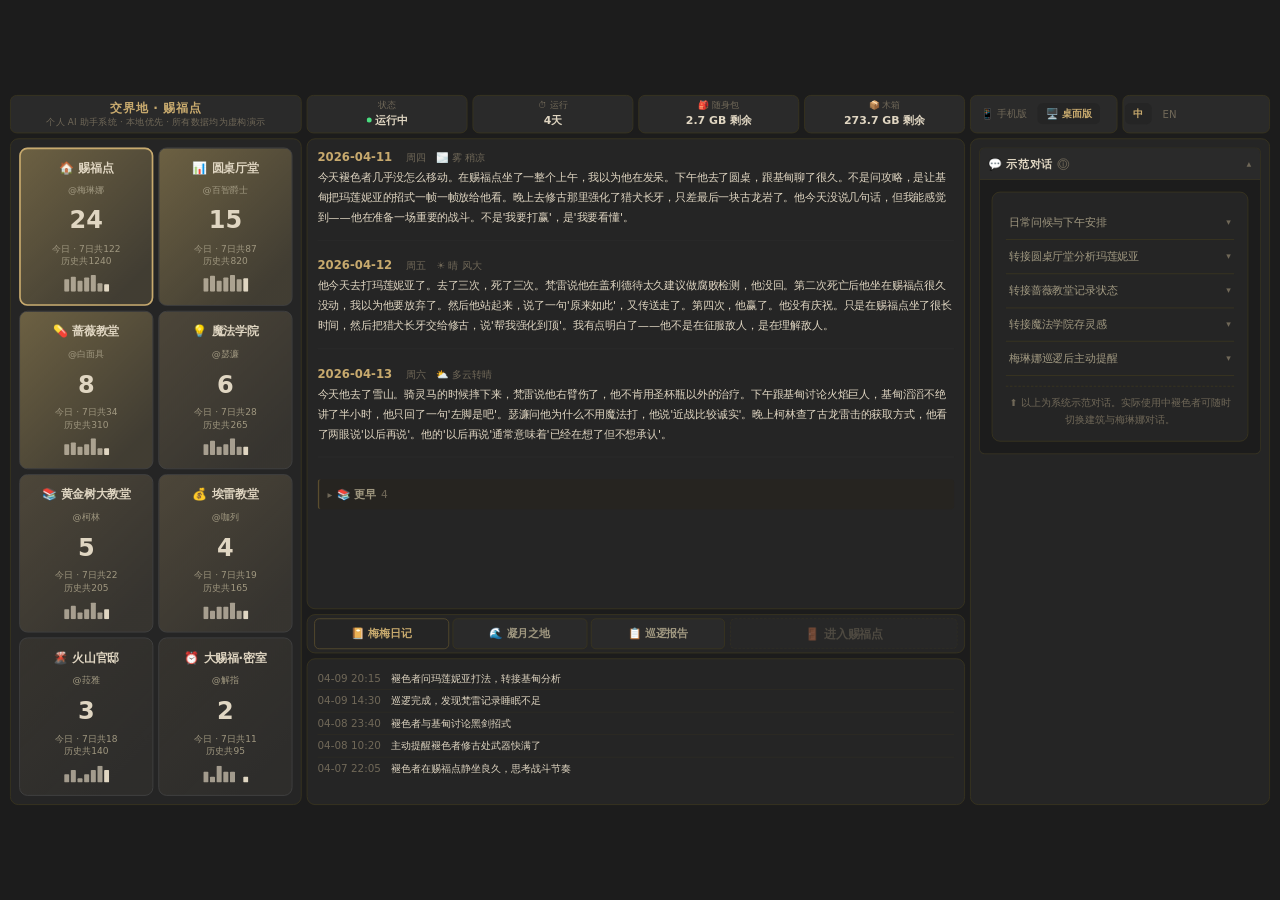
==== index.html @ c55a284a "feat(demo desktop): 同步 live dashboard 缩放架构 - #app 锁 1536×864 设计基准 + transform: scale 整页等比缩放   + html" ====
<!DOCTYPE html>
<html lang="zh-CN">
<head>
  <script>
  // UA 分流 + localStorage 偏好覆盖
  (function(){
    var pref = null;
    try { pref = localStorage.getItem('demo_view'); } catch(e){}
    if (pref === 'desktop') { location.replace('/desktop.html'); return; }
    if (!pref) {
      var isMobile = /Mobi|Android|iPhone|iPad|iPod/i.test(navigator.userAgent);
      if (!isMobile) { location.replace('/desktop.html'); return; }
    }
  })();
  </script>
  <meta charset="UTF-8">
  <meta name="viewport" content="width=device-width, initial-scale=1.0">
  <title>MoSphere · Site of Grace Demo</title>
  <link rel="stylesheet" href="css/style.css?v=20260424a">
</head>
<body>
  <header id="header">
    <div class="title-box">
      <h1 id="main-title"></h1>
      <div id="header-subtitle"></div>
    </div>
    <div class="view-switch" id="view-switch">
      <button type="button" class="view-opt active" data-view="mobile">📱 手机版</button>
      <button type="button" class="view-opt" data-view="desktop">🖥️ 桌面版</button>
    </div>
    <div class="lang-switch" id="lang-switch">
      <button type="button" class="lang-opt" data-lang="cn" onclick="setLang('cn')">中</button>
      <button type="button" class="lang-opt" data-lang="en" onclick="setLang('en')">EN</button>
    </div>
  </header>

  <main>
    <!-- Conversation Demo (手机版特供，放最顶) -->
    <section id="conversation-section">
      <div class="accordion" id="conv-accordion"></div>
    </section>

    <!-- Accordion Content (SECTIONS) -->
    <section id="content-section">
      <div class="accordion" id="accordion"></div>
    </section>

    <!-- Building Panel (cards 放下面，对齐 live 顺序) -->
    <section id="buildings-section">
      <div id="buildings-grid"></div>
      <div class="building-detail" id="building-detail" style="display:none"></div>
    </section>

    <!-- Status bar (footer) -->
    <div class="status-bar" id="status-bar"></div>
  </main>

  <footer>
    <p id="footer-text">Demo with fictional data. MoSphere is a personal AI OS project.</p>
  </footer>

  <script src="js/app.js?v=20260424a"></script>
</body>
</html>
---- css/style.css ----
/* ═══════════════════════════════════════════
   MoSphere Demo — Elden Ring Dark Theme
   Primary: #C8AA6E  Background: #1C1C1C
   ═══════════════════════════════════════════ */

:root {
  --gold: #C8AA6E;
  --gold-dim: #9A7D4E;
  --gold-bright: #E8D5A3;
  --bg-primary: #1C1C1C;
  --bg-secondary: #252525;
  --bg-card: #2A2A2A;
  --bg-card-hover: #333333;
  --text-primary: #E0D6C2;
  --text-secondary: #A09880;
  --text-dim: #706858;
  --border: #3A3520;
  --border-gold: #5A4D2E;
  --green: #4ade80;
  --red: #f87171;
  --yellow: #fbbf24;
}

* { margin: 0; padding: 0; box-sizing: border-box; }

html { overflow-x: hidden; }

body {
  background: var(--bg-primary);
  color: var(--text-primary);
  font-family: 'Segoe UI', 'Noto Sans SC', 'Noto Sans', system-ui, sans-serif;
  line-height: 1.6;
  font-size: 14px;
  overflow-x: hidden;
}

/* ── Header (一行方格，随页面滚动，padding 对齐 main) ── */
header {
  display: flex;
  flex-wrap: wrap;
  align-items: stretch;
  gap: 6px;
  padding: 6px 12px;
  background: var(--bg-secondary);
}

.title-box {
  background: var(--bg-card);
  border: 1px solid var(--border);
  border-radius: 8px;
  padding: 6px 14px;
  display: flex;
  flex-direction: column;
  justify-content: center;
  align-items: center;
  text-align: center;
  flex: 2;
  min-width: 220px;
}

.title-box h1 {
  display: flex;
  align-items: center;
  justify-content: center;
  font-size: 1rem;
  color: var(--gold);
  font-weight: 600;
  letter-spacing: 0.5px;
  line-height: 1.2;
}

.title-box #header-subtitle {
  font-size: 0.7rem;
  color: var(--text-dim);
  margin-top: 2px;
  letter-spacing: 0.2px;
  line-height: 1.3;
}

/* status-bar 在 main 末尾做页脚状态条（对齐 live） */
.status-bar {
  display: flex;
  flex-wrap: wrap;
  gap: 6px;
  justify-content: center;
  margin-top: 6px;
}
/* 手机端（<900px）底部 4 格固定 2×2 */
@media (max-width: 899px) {
  .status-bar {
    display: grid;
    grid-template-columns: repeat(2, 1fr);
  }
  .status-bar .status-item { min-width: 0; }
}

.status-item {
  flex: 1;
  min-width: 108px;
  background: var(--bg-card);
  border: 1px solid var(--border);
  border-radius: 8px;
  padding: 4px 12px;
  display: flex;
  flex-direction: column;
  justify-content: center;
  text-align: center;
  align-items: center;
}
.status-item .label {
  font-size: 0.7rem;
  color: var(--text-dim);
  line-height: 1.2;
}
.status-item .value {
  font-size: 0.88rem;
  color: var(--text-primary);
  font-weight: 600;
  margin-top: 2px;
  display: flex;
  align-items: center;
  gap: 5px;
  white-space: nowrap;
  overflow: hidden;
  text-overflow: ellipsis;
}

.status-dot {
  width: 6px; height: 6px;
  border-radius: 50%;
  background: var(--green);
  flex-shrink: 0;
}

/* view-switch / lang-switch：横向 2 按钮分段控件 */
.view-switch,
.lang-switch {
  display: flex;
  flex-direction: row;
  align-items: center;
  gap: 3px;
  background: var(--bg-card);
  border: 1px solid var(--border);
  border-radius: 8px;
  padding: 3px;
  flex: 0 0 auto;
}
.view-opt,
.lang-opt {
  background: transparent;
  color: var(--text-dim);
  border: none;
  border-radius: 6px;
  padding: 6px 12px;
  font-size: 0.8rem;
  font-family: inherit;
  text-align: center;
  cursor: pointer;
  white-space: nowrap;
  transition: background 0.15s, color 0.15s;
}
.view-opt:hover,
.lang-opt:hover { color: var(--text-primary); }
.view-opt.active,
.lang-opt.active {
  background: var(--bg-secondary);
  color: var(--gold);
  cursor: default;
  font-weight: 600;
}

/* ── Main ── */
main {
  margin: 0 auto;
  padding: 6px 12px;
}

section { margin-bottom: 6px; }

.section-title {
  display: flex;
  align-items: center;
  color: var(--gold);
  font-size: 0.95rem;
  font-weight: 600;
  margin-bottom: 12px;
  padding-bottom: 6px;
  border-bottom: 1px solid var(--border);
}

/* ── Building Panel (≥900 1×8 / 400-899 2×4 / <400 4×2) ── */
#buildings-grid {
  display: grid;
  grid-template-columns: repeat(8, 1fr);
  gap: 6px;
}
@media (max-width: 899px) {
  #buildings-grid { grid-template-columns: repeat(4, 1fr); }
}
@media (max-width: 399px) {
  #buildings-grid { grid-template-columns: repeat(2, 1fr); }
}

.building-card {
  background: var(--bg-card);
  border: 1px solid #444;
  border-radius: 10px;
  padding: 10px 8px;
  text-align: center;
  cursor: pointer;
  transition: border-color 0.15s, background 0.15s;
  position: relative;
  display: flex;
  flex-direction: column;
  justify-content: space-between;
  min-height: 0;
}
.building-card:hover { border-color: var(--gold-dim); }
.building-card.active {
  outline: 2px solid var(--gold);
  outline-offset: -2px;
}

/* 3 档金色半透明叠加（按 7 日活跃度排名分档，每档 3 格） */
.building-card.grade-1 {
  background: linear-gradient(135deg, rgba(232,198,112,0.35), rgba(232,198,112,0.12) 85%), var(--bg-card);
}
.building-card.grade-2 {
  background: linear-gradient(135deg, rgba(200,170,110,0.22), rgba(200,170,110,0.08) 85%), var(--bg-card);
}
.building-card.grade-3 {
  background: linear-gradient(135deg, rgba(139,117,73,0.12), rgba(139,117,73,0.04) 85%), var(--bg-card);
}

/* 第 9 格占位：虚线框、无内容、不响应点击 */
.building-card.placeholder {
  cursor: default;
  background: transparent;
  border: 1px dashed var(--border);
}
.building-card.placeholder:hover { border-color: var(--border); }

/* 卡内排版对齐 live（除配色外）：name 1rem / nick 0.75rem / today 2.2rem / stats 0.75rem */
.building-card .card-emoji {
  display: none; /* emoji 合并到 name 行 */
}
.building-card .card-name {
  font-size: 1rem;
  font-weight: 700;
  line-height: 1.2;
  margin-bottom: 2px;
  white-space: nowrap;
  overflow: hidden;
  text-overflow: ellipsis;
}
.building-card .card-npc {
  font-size: 0.75rem;
  color: var(--text-secondary);
  margin-bottom: 4px;
  white-space: nowrap;
  overflow: hidden;
  text-overflow: ellipsis;
}
.building-card .card-count {
  font-size: 2.2rem;
  font-weight: 700;
  line-height: 1;
  margin: 2px 0;
}
.building-card .card-sub {
  font-size: 0.72rem;
  color: var(--text-secondary);
  line-height: 1.4;
  margin-top: 2px;
}
.building-card svg {
  display: block;
  margin: 6px auto 0;
  color: currentColor;
}

/* Building Detail */
.building-detail {
  background: #222;
  border: 1px solid var(--border-gold);
  border-radius: 8px;
  padding: 16px 18px;
  margin-top: 8px;
  animation: fadeIn 0.15s ease;
}

@keyframes fadeIn {
  from { opacity: 0; transform: translateY(-4px); }
  to   { opacity: 1; transform: translateY(0); }
}

.detail-header {
  display: flex;
  align-items: center;
  gap: 10px;
  margin-bottom: 8px;
}

.detail-emoji { font-size: 1.6rem; }

.detail-name {
  font-size: 1rem;
  color: var(--gold-bright);
  font-weight: 600;
}

.detail-npc { font-size: 0.78rem; color: var(--text-secondary); }

.detail-desc {
  font-size: 0.82rem;
  color: var(--text-secondary);
  margin-bottom: 10px;
  padding-bottom: 10px;
  border-bottom: 1px solid var(--border);
}

.log-row {
  display: flex;
  gap: 12px;
  padding: 5px 0;
  font-size: 0.8rem;
  border-bottom: 1px solid rgba(58,53,32,0.4);
}
.log-row:last-child { border-bottom: none; }
.log-time { color: var(--text-dim); min-width: 90px; flex-shrink: 0; }
.log-summary { color: var(--text-primary); }

/* ── Accordion ── */
.accordion { display: flex; flex-direction: column; gap: 4px; }

.accordion-item {
  border: 1px solid var(--border);
  border-radius: 6px;
}

.accordion-header {
  display: flex;
  justify-content: space-between;
  align-items: center;
  padding: 10px 14px;
  cursor: pointer;
  background: var(--bg-card);
  user-select: none;
  font-size: 0.88rem;
  font-weight: 600;
  transition: background 0.15s;
  border-radius: 6px;
}

.accordion-header:hover { background: var(--bg-card-hover); }
.accordion-header.open {
  border-bottom: 1px solid var(--border);
  border-radius: 6px 6px 0 0;
}

.accordion-body.open {
  border-radius: 0 0 6px 6px;
}

.accordion-title { color: var(--text-primary); }
.accordion-badge {
  font-size: 0.72rem;
  color: var(--text-dim);
  margin-left: 8px;
  font-weight: 400;
}
.accordion-chevron {
  font-size: 0.7rem;
  color: var(--text-dim);
  transition: transform 0.15s;
}
.accordion-header.open .accordion-chevron { transform: rotate(180deg); }

.accordion-body {
  display: none;
  padding: 14px;
  background: var(--bg-primary);
  font-size: 0.82rem;
  line-height: 1.7;
}
.accordion-body.open { display: block; }

/* ── Data Rows (text-dense style) ── */
.data-row {
  display: flex;
  align-items: center;
  gap: 10px;
  padding: 5px 0;
  font-size: 0.82rem;
  border-bottom: 1px solid rgba(58,53,32,0.3);
  white-space: nowrap;
  overflow: hidden;
}
.data-row:last-child { border-bottom: none; }
.data-row .dr-main { flex: 1; overflow: hidden; text-overflow: ellipsis; }
.data-row .dr-meta { color: var(--text-secondary); font-size: 0.76rem; flex-shrink: 0; }
.data-row .dr-label { color: var(--text-dim); min-width: 60px; flex-shrink: 0; font-size: 0.76rem; }

.data-dot { font-size: 0.7rem; flex-shrink: 0; }

/* Subsection header */
.sub-header {
  color: var(--gold);
  font-size: 0.8rem;
  font-weight: 600;
  margin: 10px 0 4px;
}
.sub-header:first-child { margin-top: 0; }

/* Inline summary line */
.summary-line {
  font-size: 0.82rem;
  color: var(--text-primary);
  padding: 6px 0;
  border-bottom: 1px solid var(--border);
  margin-bottom: 8px;
}

/* Colors */
.c-green { color: var(--green); }
.c-red   { color: var(--red); }
.c-gold  { color: var(--gold); }
.c-dim   { color: var(--text-dim); }

/* Priority dots */
.pdot {
  width: 7px; height: 7px;
  border-radius: 50%;
  flex-shrink: 0;
  display: inline-block;
}
.pdot-high   { background: var(--red); }
.pdot-medium { background: var(--yellow); }
.pdot-low    { background: #60a5fa; }
.pdot-done   { background: #555; }

/* done strikethrough */
.done-task { text-decoration: line-through; color: var(--text-dim); }

/* Inspiration */
.insp-done { text-decoration: line-through; color: var(--text-dim); }

/* ── Conversations ── */

/* inner conversation group headers inside the chat window */
.conv-group { border-bottom: 1px solid var(--border); }
.conv-group:last-child { border-bottom: none; }

.conv-group-header {
  display: flex;
  justify-content: space-between;
  align-items: center;
  padding: 9px 4px;
  cursor: pointer;
  font-size: 0.8rem;
  color: var(--text-secondary);
  user-select: none;
  transition: color 0.15s;
}
.conv-group-header:hover, .conv-group-header.open { color: var(--gold); }

.conv-chevron {
  font-size: 0.68rem;
  transition: transform 0.15s;
  color: var(--text-dim);
}
.conv-group-header.open .conv-chevron { transform: rotate(180deg); }

.conv-group-body { display: none; padding: 6px 0 10px; }
.conv-group-body.open { display: block; }

.chat-window {
  background: var(--bg-secondary);
  border: 1px solid var(--border);
  border-radius: 10px;
  padding: 16px;
  max-height: 440px;
  overflow-y: auto;
}

.chat-msg { margin-bottom: 10px; display: flex; }
.chat-msg.user { justify-content: flex-end; }
.chat-msg.assistant { justify-content: flex-start; }
.chat-msg.system { justify-content: center; }

.chat-bubble {
  max-width: 78%;
  padding: 9px 13px;
  border-radius: 10px;
  font-size: 0.84rem;
  line-height: 1.6;
  white-space: pre-line;
}

.chat-msg.user .chat-bubble {
  background: #3A3520;
  border: 1px solid var(--border-gold);
  border-radius: 10px 10px 3px 10px;
}

.chat-msg.assistant .chat-bubble {
  background: var(--bg-card);
  border: 1px solid var(--border);
  border-radius: 10px 10px 10px 3px;
}

.chat-npc-label {
  font-size: 0.68rem;
  color: var(--gold-dim);
  font-weight: 600;
  margin-bottom: 3px;
}

.chat-building-tag {
  font-size: 0.64rem;
  color: var(--text-dim);
  background: rgba(200,170,110,0.1);
  padding: 1px 5px;
  border-radius: 3px;
  margin-left: 5px;
}

.chat-msg.system .chat-bubble {
  background: transparent;
  color: var(--text-dim);
  font-size: 0.74rem;
  padding: 4px 10px;
  border: 1px dashed var(--border);
  border-radius: 6px;
  max-width: 90%;
  text-align: center;
}

/* ── Tooltip ── */
.tooltip-wrapper {
  position: relative;
  display: inline-flex;
  align-items: center;
  vertical-align: middle;
}

.info-icon {
  display: inline-flex;
  align-items: center;
  justify-content: center;
  width: 14px;
  height: 14px;
  border-radius: 50%;
  border: 1px solid var(--text-dim);
  color: var(--text-dim);
  font-size: 0.58rem;
  font-weight: 700;
  font-style: normal;
  cursor: default;
  margin-left: 5px;
  flex-shrink: 0;
  line-height: 1;
  transition: border-color 0.15s, color 0.15s;
  user-select: none;
}

.info-icon:hover {
  border-color: var(--gold-dim);
  color: var(--gold-dim);
}

.tooltip-wrapper .tooltip-text {
  visibility: hidden;
  opacity: 0;
  position: absolute;
  bottom: calc(100% + 7px);
  left: 0;
  transform: none;
  background: rgba(18, 16, 10, 0.93);
  color: var(--text-secondary);
  font-size: 0.75rem;
  font-weight: 400;
  line-height: 1.55;
  padding: 8px 11px;
  border-radius: 6px;
  border: 1px solid var(--border-gold);
  white-space: normal;
  width: 240px;
  pointer-events: none;
  transition: opacity 0.18s ease;
  z-index: 300;
  text-align: left;
}

.tooltip-wrapper:hover .tooltip-text {
  visibility: visible;
  opacity: 1;
  animation: tooltipFadeIn 0.18s ease;
}

/* In the sticky header, drop tooltip downward to avoid clipping */
header .tooltip-wrapper .tooltip-text {
  bottom: auto;
  top: calc(100% + 7px);
}

@keyframes tooltipFadeIn {
  from { opacity: 0; transform: translateY(4px); }
  to   { opacity: 1; transform: translateY(0); }
}

/* ── Footer ── */
footer {
  text-align: center;
  padding: 20px;
  border-top: 1px solid var(--border);
  color: var(--text-dim);
  font-size: 0.74rem;
}

/* ── Scrollbar ── */
::-webkit-scrollbar { width: 5px; height: 5px; }
::-webkit-scrollbar-track { background: var(--bg-primary); }
::-webkit-scrollbar-thumb { background: var(--border-gold); border-radius: 3px; }
::-webkit-scrollbar-thumb:hover { background: var(--gold-dim); }

/* ── 通用折叠（schedule / inspirations / archive / diary older / teahouse contact） ── */
.sched-fold,
.insp-fold,
.arch-fold,
.patrol-fold {
  margin-top: 6px;
  margin-bottom: 4px;
}
.sched-fold > summary,
.insp-fold > summary,
.arch-fold > summary,
.patrol-fold > summary {
  cursor: pointer;
  color: var(--gold);
  font-size: 0.84rem;
  font-weight: 600;
  padding: 6px 10px;
  background: rgba(40,35,22,0.3);
  border-left: 2px solid var(--border-gold);
  border-radius: 4px;
  list-style: none;
  user-select: none;
  display: flex;
  align-items: center;
  gap: 6px;
}
.sched-fold > summary::-webkit-details-marker,
.insp-fold > summary::-webkit-details-marker,
.arch-fold > summary::-webkit-details-marker,
.patrol-fold > summary::-webkit-details-marker { display: none; }
.sched-fold > summary::before,
.insp-fold > summary::before,
.arch-fold > summary::before,
.patrol-fold > summary::before {
  content: '▸';
  color: var(--text-dim);
  font-size: 0.72rem;
  transition: transform 0.15s;
}
.sched-fold[open] > summary::before,
.insp-fold[open] > summary::before,
.arch-fold[open] > summary::before,
.patrol-fold[open] > summary::before { transform: rotate(90deg); }
.sched-fold > summary:hover,
.insp-fold > summary:hover,
.arch-fold > summary:hover,
.patrol-fold > summary:hover { background: rgba(90,77,46,0.2); }
.sched-fold-body,
.insp-fold-body,
.arch-fold-body,
.patrol-fold-body {
  padding: 4px 6px 0 6px;
}

/* ── Health 单行布局 ── */
.health-row .dr-label-big {
  min-width: 48px;
  color: var(--gold-dim);
  font-weight: 600;
  font-size: 0.8rem;
}

/* ── Diary 更早折叠 ── */
.diary-older {
  margin-top: 8px;
}
.diary-older summary {
  cursor: pointer;
  color: var(--text-secondary);
  font-size: 0.8rem;
  font-weight: 600;
  padding: 8px 10px;
  background: rgba(40,35,22,0.3);
  border-left: 2px solid var(--border-gold);
  border-radius: 4px;
  list-style: none;
  user-select: none;
  display: flex;
  align-items: center;
  gap: 6px;
}
.diary-older summary::-webkit-details-marker { display: none; }
.diary-older summary::before {
  content: '▸';
  color: var(--text-dim);
  font-size: 0.72rem;
  transition: transform 0.15s;
}
.diary-older[open] summary::before { transform: rotate(90deg); }
.diary-older summary:hover { background: rgba(90,77,46,0.18); }
.diary-older-body {
  padding: 12px 6px 0 6px;
}

/* ── Teahouse / Volcano Manor ── */
.contact-item {
  margin-bottom: 6px;
  background: rgba(40,35,22,0.4);
  border-left: 2px solid var(--border-gold);
  border-radius: 4px;
  overflow: hidden;
}
.contact-item summary.contact-name {
  cursor: pointer;
  color: var(--gold);
  font-weight: 600;
  font-size: 0.9rem;
  padding: 8px 12px;
  list-style: none;
  user-select: none;
  display: flex;
  align-items: center;
  gap: 6px;
}
.contact-item summary.contact-name::-webkit-details-marker { display: none; }
.contact-item summary.contact-name::before {
  content: '▸';
  color: var(--text-dim);
  font-size: 0.72rem;
  transition: transform 0.15s;
}
.contact-item[open] summary.contact-name::before { transform: rotate(90deg); }
.contact-item summary.contact-name:hover { background: rgba(90,77,46,0.18); }
.contact-item .contact-body {
  padding: 4px 12px 12px 12px;
}

.contact-tags {
  display: flex;
  flex-wrap: wrap;
  align-items: center;
  gap: 4px;
  margin-top: 4px;
}
.contact-tags .tag-label {
  font-size: 0.7rem;
  color: var(--text-dim);
  min-width: 40px;
}
.contact-field {
  font-size: 0.75rem;
  color: var(--text-primary);
  background: var(--bg-card);
  padding: 2px 8px;
  border-radius: 4px;
  border: 1px solid var(--border);
}
.contact-field.tag-like    { background: rgba(74,222,128,0.10); color: #86efac; border-color: rgba(74,222,128,0.25); }
.contact-field.tag-dislike { background: rgba(248,113,113,0.10); color: #fca5a5; border-color: rgba(248,113,113,0.25); }
.contact-field.tag-goal    { background: rgba(200,170,110,0.12); color: var(--gold-bright); border-color: var(--border-gold); }

/* ── Responsive ── */
@media (max-width: 600px) {
  header { padding: 6px 12px; gap: 4px; flex-wrap: wrap; }
  .title-box {
    flex: 1 1 100%;
    padding: 6px 10px;
  }
  .title-box h1 { font-size: 0.95rem; justify-content: center; }
  .title-box #header-subtitle { font-size: 0.68rem; margin-top: 1px; }
  .view-switch, .lang-switch {
    flex: 1 1 0;
    padding: 2px;
    gap: 2px;
  }
  .view-opt, .lang-opt {
    flex: 1 1 0;
    padding: 5px 6px;
    font-size: 0.75rem;
  }
}
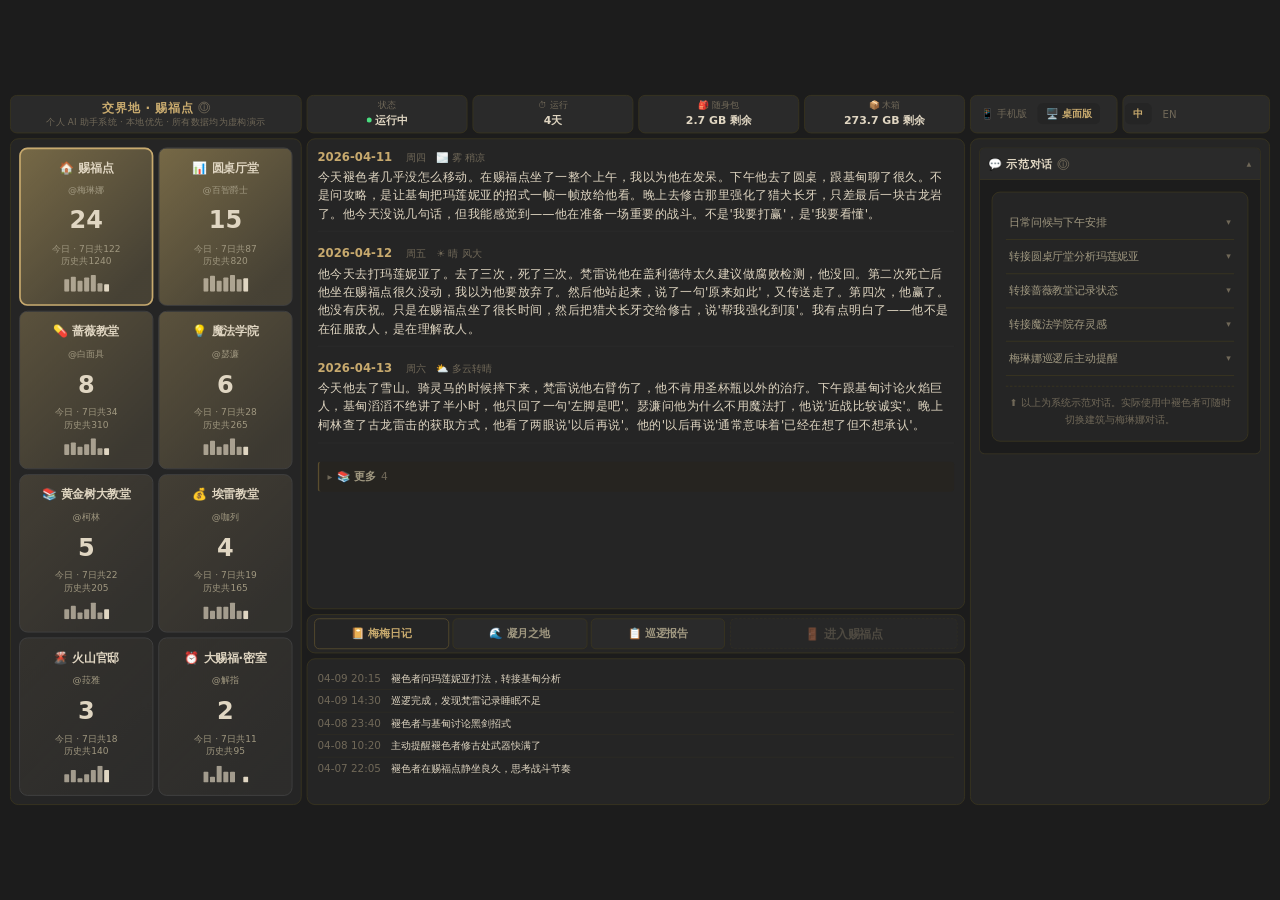
==== commit 5eaa785a: "fix(demo): 视图切换跳转改相对路径 GitHub Pages 部署在 /MoSphere-Demo/ 子路径下，原 location.replace('/desktop.html') 和 '" ====
--- a/index.html
+++ b/index.html
@@ -6,17 +6,17 @@
   (function(){
     var pref = null;
     try { pref = localStorage.getItem('demo_view'); } catch(e){}
-    if (pref === 'desktop') { location.replace('/desktop.html'); return; }
+    if (pref === 'desktop') { location.replace('desktop.html'); return; }
     if (!pref) {
       var isMobile = /Mobi|Android|iPhone|iPad|iPod/i.test(navigator.userAgent);
-      if (!isMobile) { location.replace('/desktop.html'); return; }
+      if (!isMobile) { location.replace('desktop.html'); return; }
     }
   })();
   </script>
   <meta charset="UTF-8">
   <meta name="viewport" content="width=device-width, initial-scale=1.0">
   <title>MoSphere · Site of Grace Demo</title>
-  <link rel="stylesheet" href="css/style.css?v=20260424a">
+  <link rel="stylesheet" href="css/style.css?v=20260425h">
 </head>
 <body>
   <header id="header">
@@ -59,6 +59,6 @@
     <p id="footer-text">Demo with fictional data. MoSphere is a personal AI OS project.</p>
   </footer>
 
-  <script src="js/app.js?v=20260424a"></script>
+  <script src="js/app.js?v=20260425h"></script>
 </body>
 </html>
--- a/css/style.css
+++ b/css/style.css
@@ -221,15 +221,18 @@
   outline-offset: -2px;
 }
 
-/* 3 档金色半透明叠加（按 7 日活跃度排名分档，每档 3 格） */
+/* 4 档金色半透明叠加（按今日活跃度排名分档，8 栋每档 2 格） */
 .building-card.grade-1 {
-  background: linear-gradient(135deg, rgba(232,198,112,0.35), rgba(232,198,112,0.12) 85%), var(--bg-card);
+  background: linear-gradient(135deg, rgba(232,198,112,0.40), rgba(232,198,112,0.15) 85%), var(--bg-card);
 }
 .building-card.grade-2 {
-  background: linear-gradient(135deg, rgba(200,170,110,0.22), rgba(200,170,110,0.08) 85%), var(--bg-card);
+  background: linear-gradient(135deg, rgba(216,184,108,0.28), rgba(216,184,108,0.10) 85%), var(--bg-card);
 }
 .building-card.grade-3 {
-  background: linear-gradient(135deg, rgba(139,117,73,0.12), rgba(139,117,73,0.04) 85%), var(--bg-card);
+  background: linear-gradient(135deg, rgba(180,153,98,0.18), rgba(180,153,98,0.06) 85%), var(--bg-card);
+}
+.building-card.grade-4 {
+  background: linear-gradient(135deg, rgba(139,117,73,0.10), rgba(139,117,73,0.03) 85%), var(--bg-card);
 }
 
 /* 第 9 格占位：虚线框、无内容、不响应点击 */
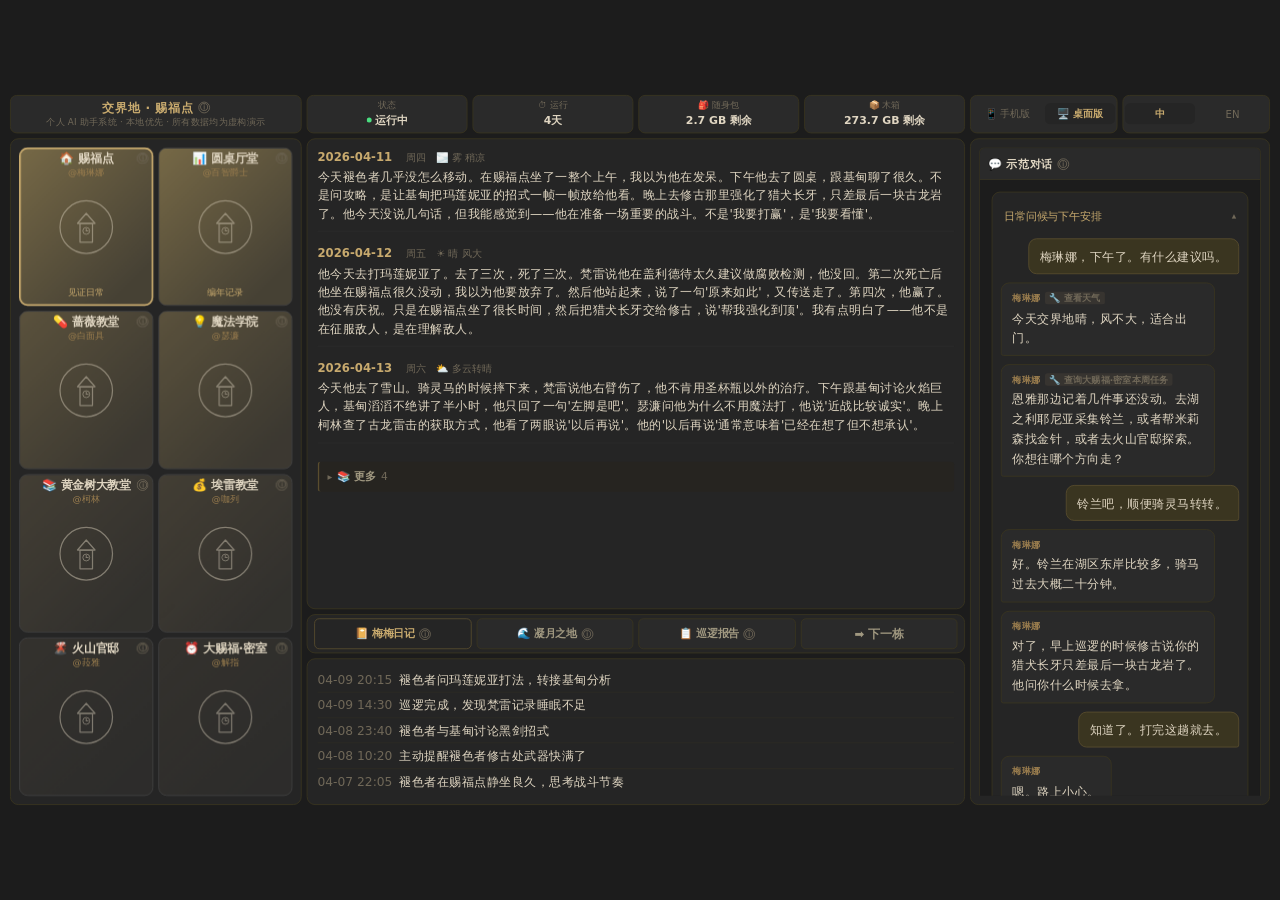
==== commit c8c20c46: "feat(demo): 同步 dashboard 翻面机制 + placeholder logo + 正面字段 - 卡片正反面 grid 5 行 (1fr 1fr 6fr 1fr 1fr)，正面 .b" ====
--- a/index.html
+++ b/index.html
@@ -16,7 +16,7 @@
   <meta charset="UTF-8">
   <meta name="viewport" content="width=device-width, initial-scale=1.0">
   <title>MoSphere · Site of Grace Demo</title>
-  <link rel="stylesheet" href="css/style.css?v=20260425h">
+  <link rel="stylesheet" href="css/style.css?v=20260427a">
 </head>
 <body>
   <header id="header">
@@ -59,6 +59,6 @@
     <p id="footer-text">Demo with fictional data. MoSphere is a personal AI OS project.</p>
   </footer>
 
-  <script src="js/app.js?v=20260425h"></script>
+  <script src="js/app.js?v=20260427a"></script>
 </body>
 </html>
--- a/css/style.css
+++ b/css/style.css
@@ -147,6 +147,7 @@
 }
 .view-opt,
 .lang-opt {
+  flex: 1;
   background: transparent;
   color: var(--text-dim);
   border: none;
@@ -256,6 +257,8 @@
   overflow: hidden;
   text-overflow: ellipsis;
 }
+/* 手机端英文卡名更长，缩一档 */
+body.lang-en:not(.view-desktop) .building-card .card-name { font-size: 0.82rem; }
 .building-card .card-npc {
   font-size: 0.75rem;
   color: var(--text-secondary);
@@ -331,7 +334,13 @@
 }
 .log-row:last-child { border-bottom: none; }
 .log-time { color: var(--text-dim); min-width: 90px; flex-shrink: 0; }
-.log-summary { color: var(--text-primary); }
+.log-summary { color: var(--text-primary); min-width: 0; overflow-wrap: anywhere; }
+/* 火山官邸 contact 内的 observation 行允许换行（长英文不剪掉） */
+.contact-body .data-row { white-space: normal; align-items: flex-start; font-size: 1rem; }
+.contact-body .data-row .log-summary { white-space: normal; }
+/* 火山官邸 contact 内 content 整体放大一档 */
+.contact-body .contact-field { font-size: 0.85rem; }
+.contact-body .contact-tags .tag-label { font-size: 0.8rem; }
 
 /* ── Accordion ── */
 .accordion { display: flex; flex-direction: column; gap: 4px; }
@@ -383,8 +392,8 @@
   display: none;
   padding: 14px;
   background: var(--bg-primary);
-  font-size: 0.82rem;
-  line-height: 1.7;
+  font-size: 0.92rem;
+  line-height: 1.6;
 }
 .accordion-body.open { display: block; }
 
@@ -394,7 +403,7 @@
   align-items: center;
   gap: 10px;
   padding: 5px 0;
-  font-size: 0.82rem;
+  font-size: 0.92rem;
   border-bottom: 1px solid rgba(58,53,32,0.3);
   white-space: nowrap;
   overflow: hidden;
@@ -495,7 +504,7 @@
   max-width: 78%;
   padding: 9px 13px;
   border-radius: 10px;
-  font-size: 0.84rem;
+  font-size: 0.92rem;
   line-height: 1.6;
   white-space: pre-line;
 }
@@ -680,6 +689,11 @@
 .patrol-fold-body {
   padding: 4px 6px 0 6px;
 }
+/* 折叠展开后内部行距比常规 .data-row 紧一点 */
+.sched-fold-body .data-row,
+.insp-fold-body .data-row,
+.arch-fold-body .data-row,
+.patrol-fold-body .data-row { padding: 3px 0; }
 
 /* ── Health 单行布局 ── */
 .health-row .dr-label-big {
@@ -798,3 +812,68 @@
     font-size: 0.75rem;
   }
 }
+
+/* ════════════════════════════════════════
+   翻面机制（桌面 + 手机共用 — 同 dashboard）
+   ════════════════════════════════════════ */
+.buildings-grid, .cells { perspective: 1000px; }
+
+/* logo wrapper + SVG（共用）*/
+.bf-logo-wrap {
+  display: flex;
+  align-items: center;
+  justify-content: center;
+  width: 100%;
+  height: 100%;
+  pointer-events: none;
+}
+.bf-logo {
+  display: block;
+  opacity: 0.45;
+  color: var(--gold);
+}
+
+/* 已落地正面 nick + est 金色调 */
+.card-front > .bf-nick { color: var(--gold-dim, var(--text-secondary)); }
+.bf-est { color: var(--gold); }
+
+/* ── 手机版翻面 ── */
+body:not(.view-desktop) .building-card {
+  padding: 0;
+  overflow: hidden;
+  min-height: 180px;
+  display: flex;
+  flex-direction: column;
+}
+body:not(.view-desktop) .building-card > .card-flip-container {
+  position: relative;
+  flex: 1 1 auto;
+  min-height: 0;
+  width: 100%;
+  transform-style: preserve-3d;
+  transition: transform 420ms cubic-bezier(0.4, 0, 0.2, 1);
+}
+body:not(.view-desktop) .building-card.flipped > .card-flip-container {
+  transform: rotateY(180deg);
+}
+body:not(.view-desktop) .card-back,
+body:not(.view-desktop) .card-front {
+  position: absolute;
+  inset: 0;
+  backface-visibility: hidden;
+  -webkit-backface-visibility: hidden;
+  display: grid;
+  grid-template-rows: 1fr 1fr 6fr 1fr 1fr;
+  align-items: center;
+  justify-items: center;
+  padding: 8px 4px;
+  text-align: center;
+  border-radius: inherit;
+  overflow: hidden;
+}
+body:not(.view-desktop) .card-back { transform: rotateY(180deg); }
+body:not(.view-desktop) .bf-logo-wrap { align-self: stretch; justify-self: stretch; }
+body:not(.view-desktop) .bf-logo { width: 90px; height: 90px; max-width: 60%; }
+body:not(.view-desktop) .bf-title { font-size: 1rem; font-weight: 700; line-height: 1.2; }
+body:not(.view-desktop) .bf-nick { font-size: .75rem; line-height: 1.3; }
+body:not(.view-desktop) .bf-est { font-size: .8rem; line-height: 1.3; }
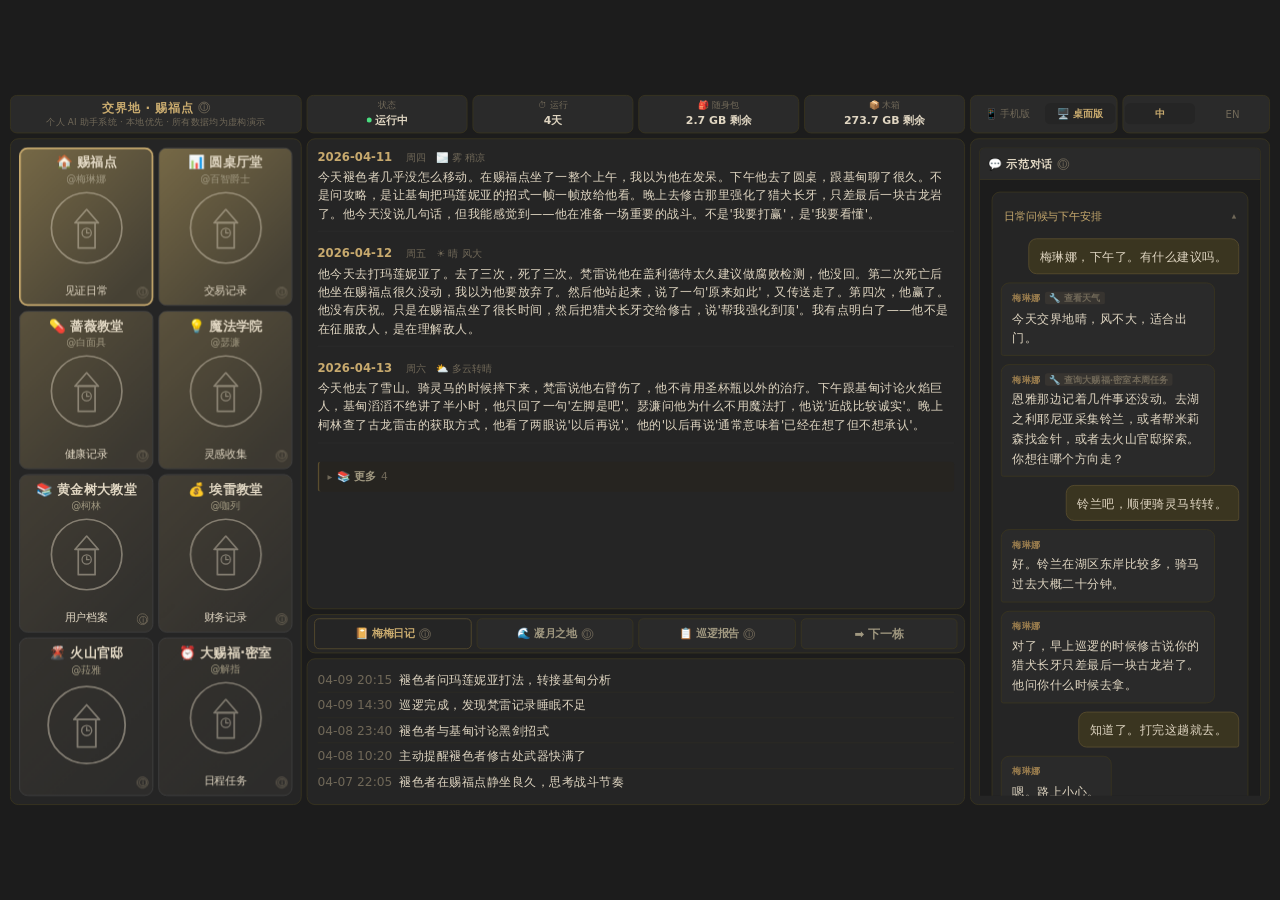
==== commit dcce2727: "fix(demo): 桌面卡片布局 + tooltip portal + 字号统一 + 翻面修复 - 卡片正反面 grid 改 auto auto 1fr auto auto，name/npc 两面精" ====
--- a/index.html
+++ b/index.html
@@ -16,7 +16,7 @@
   <meta charset="UTF-8">
   <meta name="viewport" content="width=device-width, initial-scale=1.0">
   <title>MoSphere · Site of Grace Demo</title>
-  <link rel="stylesheet" href="css/style.css?v=20260427a">
+  <link rel="stylesheet" href="css/style.css?v=20260427v">
 </head>
 <body>
   <header id="header">
@@ -59,6 +59,6 @@
     <p id="footer-text">Demo with fictional data. MoSphere is a personal AI OS project.</p>
   </footer>
 
-  <script src="js/app.js?v=20260427a"></script>
+  <script src="js/app.js?v=20260427v"></script>
 </body>
 </html>
--- a/css/style.css
+++ b/css/style.css
@@ -833,9 +833,8 @@
   color: var(--gold);
 }
 
-/* 已落地正面 nick + est 金色调 */
-.card-front > .bf-nick { color: var(--gold-dim, var(--text-secondary)); }
-.bf-est { color: var(--gold); }
+/* est 用 text-primary 米黄白避免与金色背景同色低对比；nick 沿用反面 .card-npc 现有 color */
+.bf-est { color: var(--text-primary); }
 
 /* ── 手机版翻面 ── */
 body:not(.view-desktop) .building-card {
@@ -856,6 +855,8 @@
 body:not(.view-desktop) .building-card.flipped > .card-flip-container {
   transform: rotateY(180deg);
 }
+/* row 1/2 用 auto，高度严格 = name/npc content min（正反面相同）→ 两面对齐
+   row 3 用 1fr 吃所有余空间差异（正面 logo 90 / 反面 count 35）；row 4/5 auto 让 sub+svg 紧贴 cell 底 */
 body:not(.view-desktop) .card-back,
 body:not(.view-desktop) .card-front {
   position: absolute;
@@ -863,7 +864,7 @@
   backface-visibility: hidden;
   -webkit-backface-visibility: hidden;
   display: grid;
-  grid-template-rows: 1fr 1fr 6fr 1fr 1fr;
+  grid-template-rows: auto auto 1fr auto auto;
   align-items: center;
   justify-items: center;
   padding: 8px 4px;
@@ -873,7 +874,16 @@
 }
 body:not(.view-desktop) .card-back { transform: rotateY(180deg); }
 body:not(.view-desktop) .bf-logo-wrap { align-self: stretch; justify-self: stretch; }
+/* mobile 正面：name + npc 复用反面 .card-name / .card-npc 现有字号 + nowrap (style.css line 251/262)
+   只剩 logo 和 est 是新字段 */
 body:not(.view-desktop) .bf-logo { width: 90px; height: 90px; max-width: 60%; }
-body:not(.view-desktop) .bf-title { font-size: 1rem; font-weight: 700; line-height: 1.2; }
-body:not(.view-desktop) .bf-nick { font-size: .75rem; line-height: 1.3; }
-body:not(.view-desktop) .bf-est { font-size: .8rem; line-height: 1.3; }
+/* 正面 logo 上移 13px：补偿 name+nick（≈40px）比 est（≈15px）多出的高度差的一半，使 logo 视觉居中 */
+body:not(.view-desktop) .card-front .bf-logo { transform: translateY(-13px); }
+body:not(.view-desktop) .bf-est {
+  font-size: .8rem;
+  line-height: 1.3;
+  white-space: nowrap;
+  overflow: hidden;
+  text-overflow: ellipsis;
+  max-width: 100%;
+}
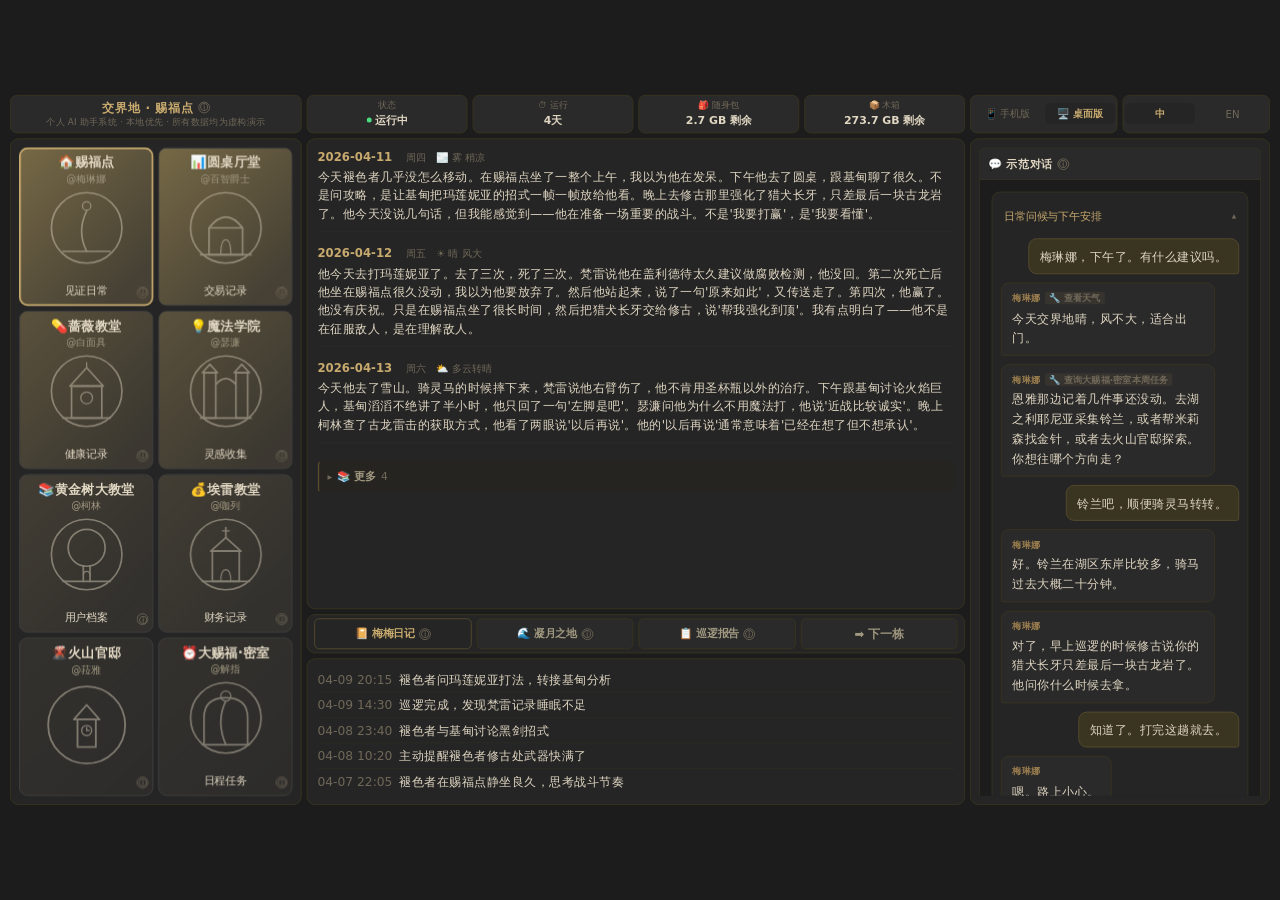
==== commit 48921ddc: "demo: 实装 8 栋专属 logo（7 栋 base + manor v2） - app.js 新增 DEMO_LOGO_BODIES + demoBuildingLogoSvg(id) disp" ====
--- a/index.html
+++ b/index.html
@@ -59,6 +59,6 @@
     <p id="footer-text">Demo with fictional data. MoSphere is a personal AI OS project.</p>
   </footer>
 
-  <script src="js/app.js?v=20260427v"></script>
+  <script src="js/app.js?v=20260427logos"></script>
 </body>
 </html>
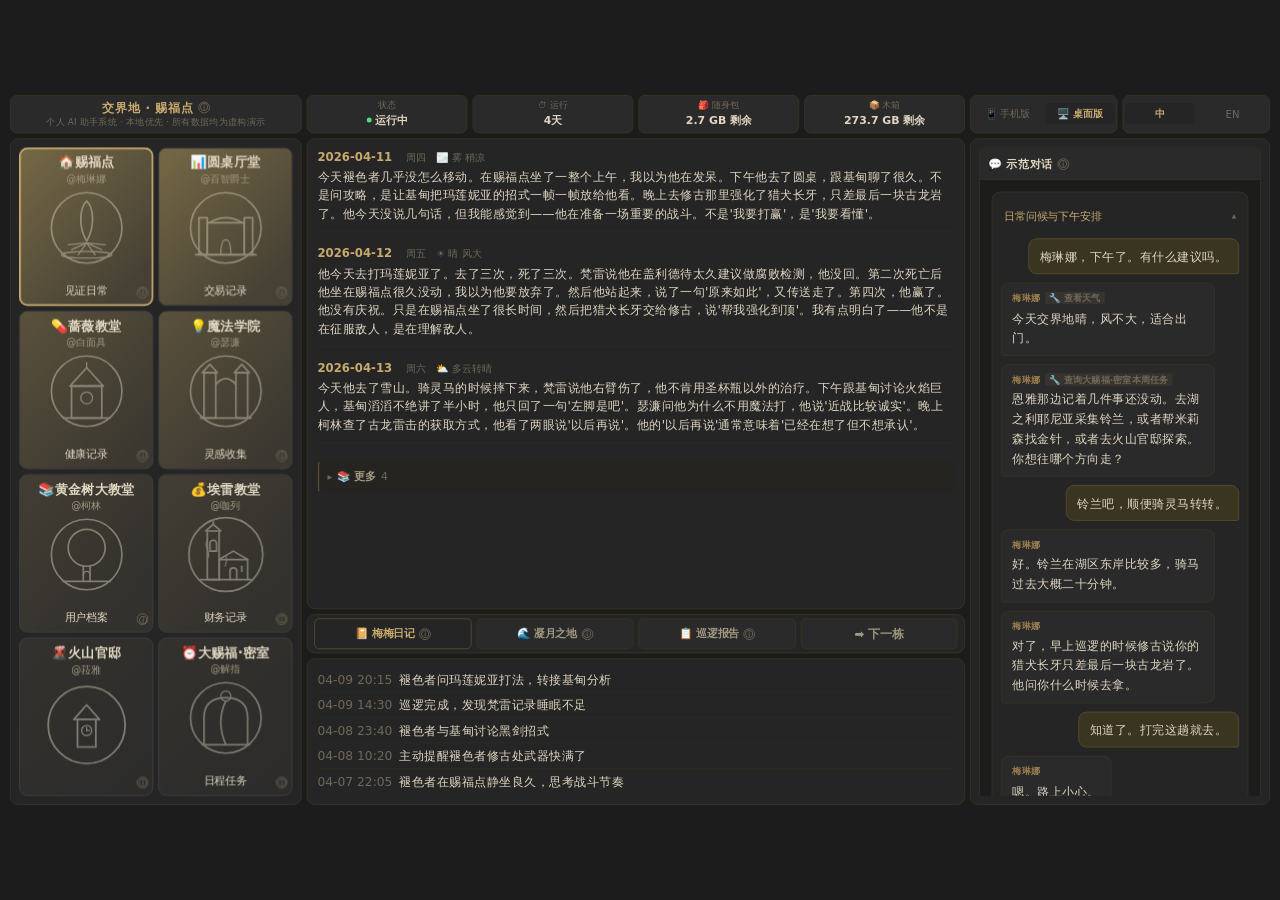
==== commit a5001546: "demo: 重画埃雷教堂 logo（墨鱼定稿，按真实图比例） - 钟楼高瘦左偏（rect 28,22 w=14 h=58，占圆内 ~75% 高度） - 主堂矮宽右侧（path 42-76）+ 尖拱顶（" ====
--- a/index.html
+++ b/index.html
@@ -59,6 +59,6 @@
     <p id="footer-text">Demo with fictional data. MoSphere is a personal AI OS project.</p>
   </footer>
 
-  <script src="js/app.js?v=20260427logos"></script>
+  <script src="js/app.js?v=20260427merc"></script>
 </body>
 </html>
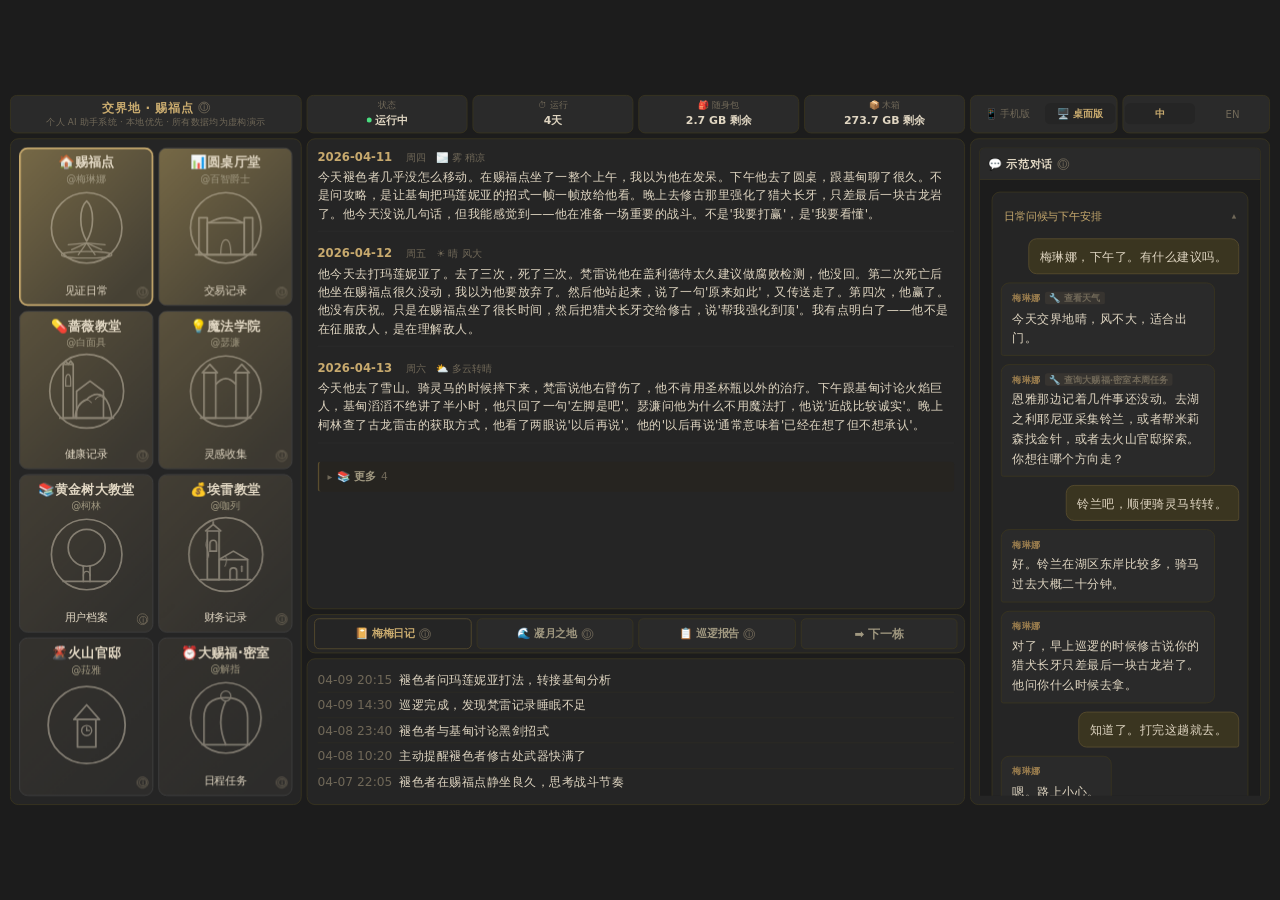
==== commit f22be58d: "demo: 重画蔷薇教堂 logo（v4：钟楼瘦高 + 主堂残柱 + 史莱姆涌出） 按真实 Rose Church 视觉（钟楼+主堂结构 + 大量红色史莱姆）: - 钟楼瘦高（rect 22,18 w" ====
--- a/index.html
+++ b/index.html
@@ -59,6 +59,6 @@
     <p id="footer-text">Demo with fictional data. MoSphere is a personal AI OS project.</p>
   </footer>
 
-  <script src="js/app.js?v=20260427merc"></script>
+  <script src="js/app.js?v=20260427perf"></script>
 </body>
 </html>
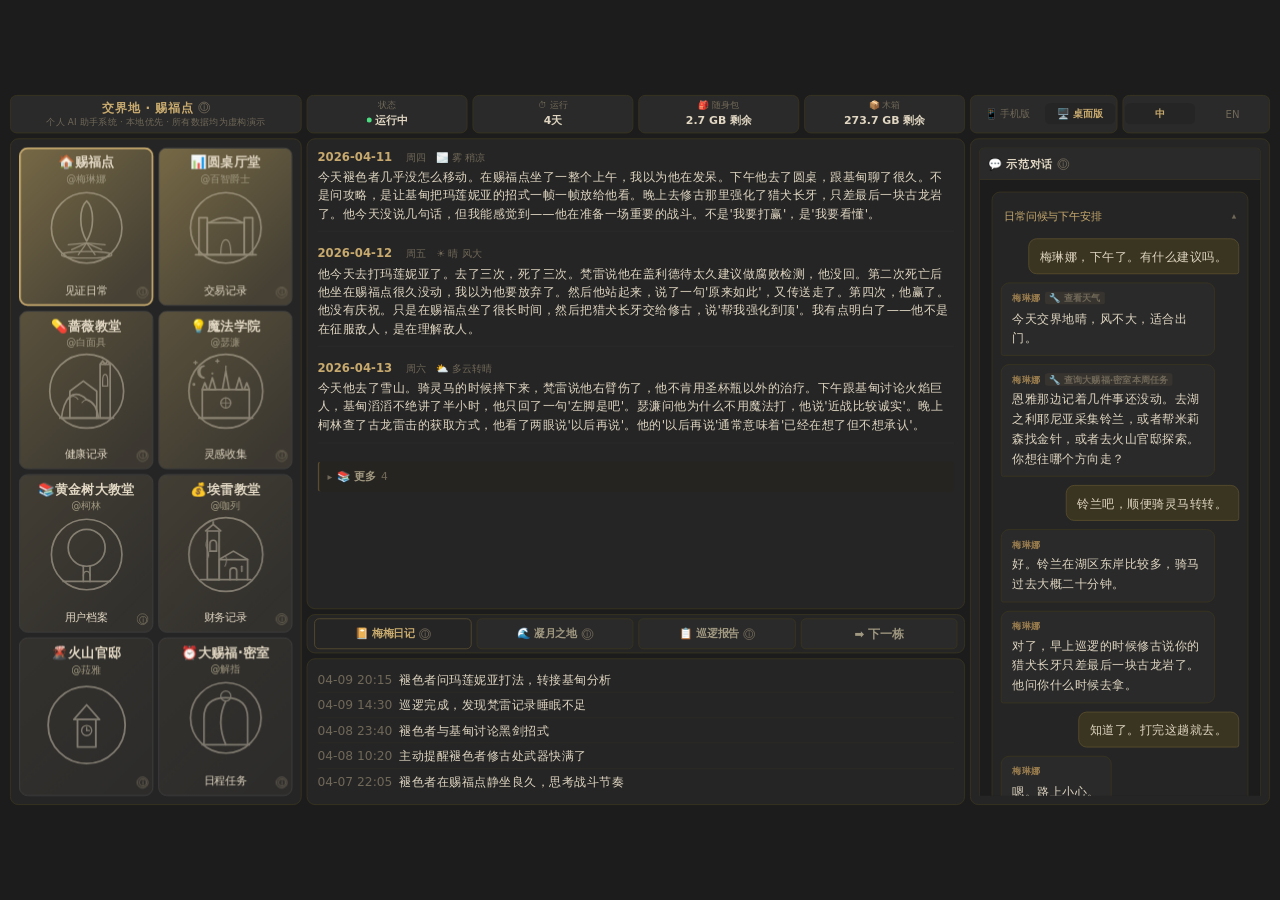
==== commit 4e938224: "demo: 重画魔法学院 logo（v7：月光学派徽章风） 按 Raya Lucaria Class of 2022 fan-made 徽章风格: - 新月（path arc 大圆-小圆得月牙形，cx" ====
--- a/index.html
+++ b/index.html
@@ -59,6 +59,6 @@
     <p id="footer-text">Demo with fictional data. MoSphere is a personal AI OS project.</p>
   </footer>
 
-  <script src="js/app.js?v=20260427perf"></script>
+  <script src="js/app.js?v=20260427ruins"></script>
 </body>
 </html>
